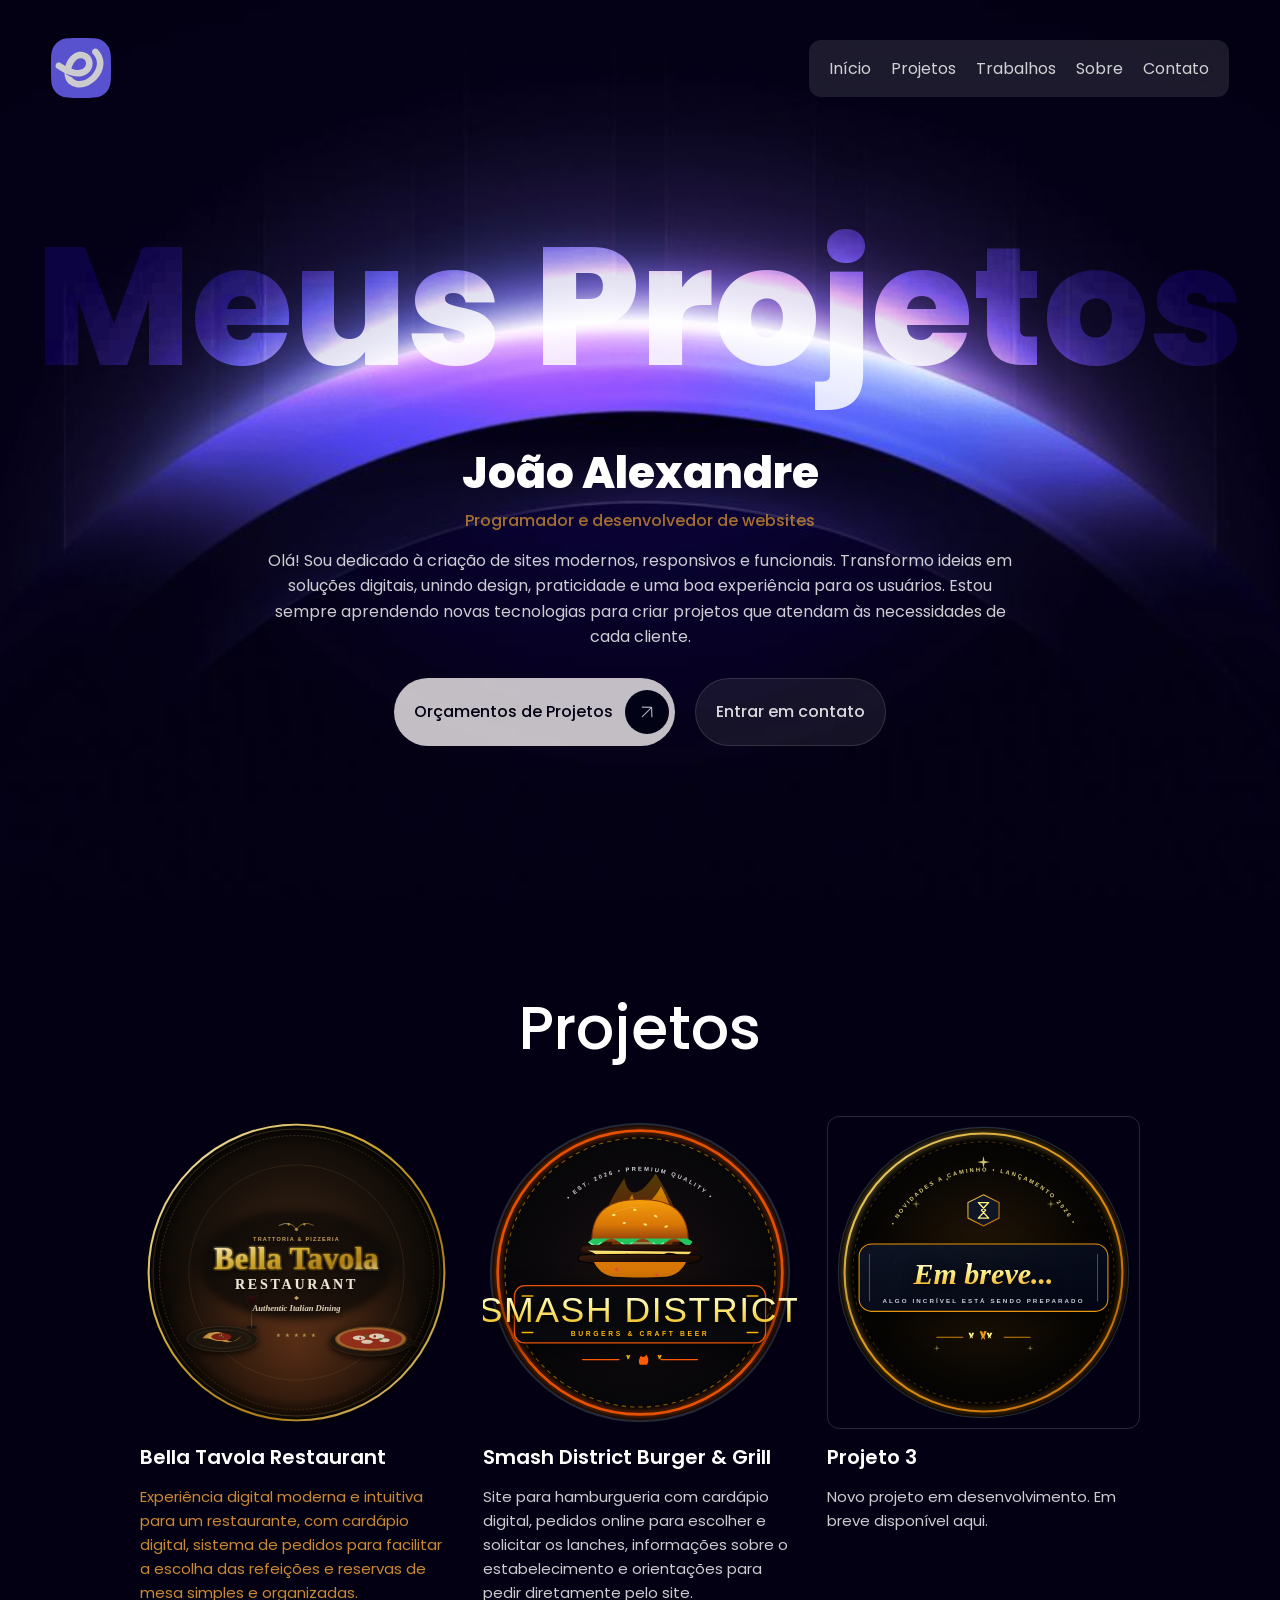
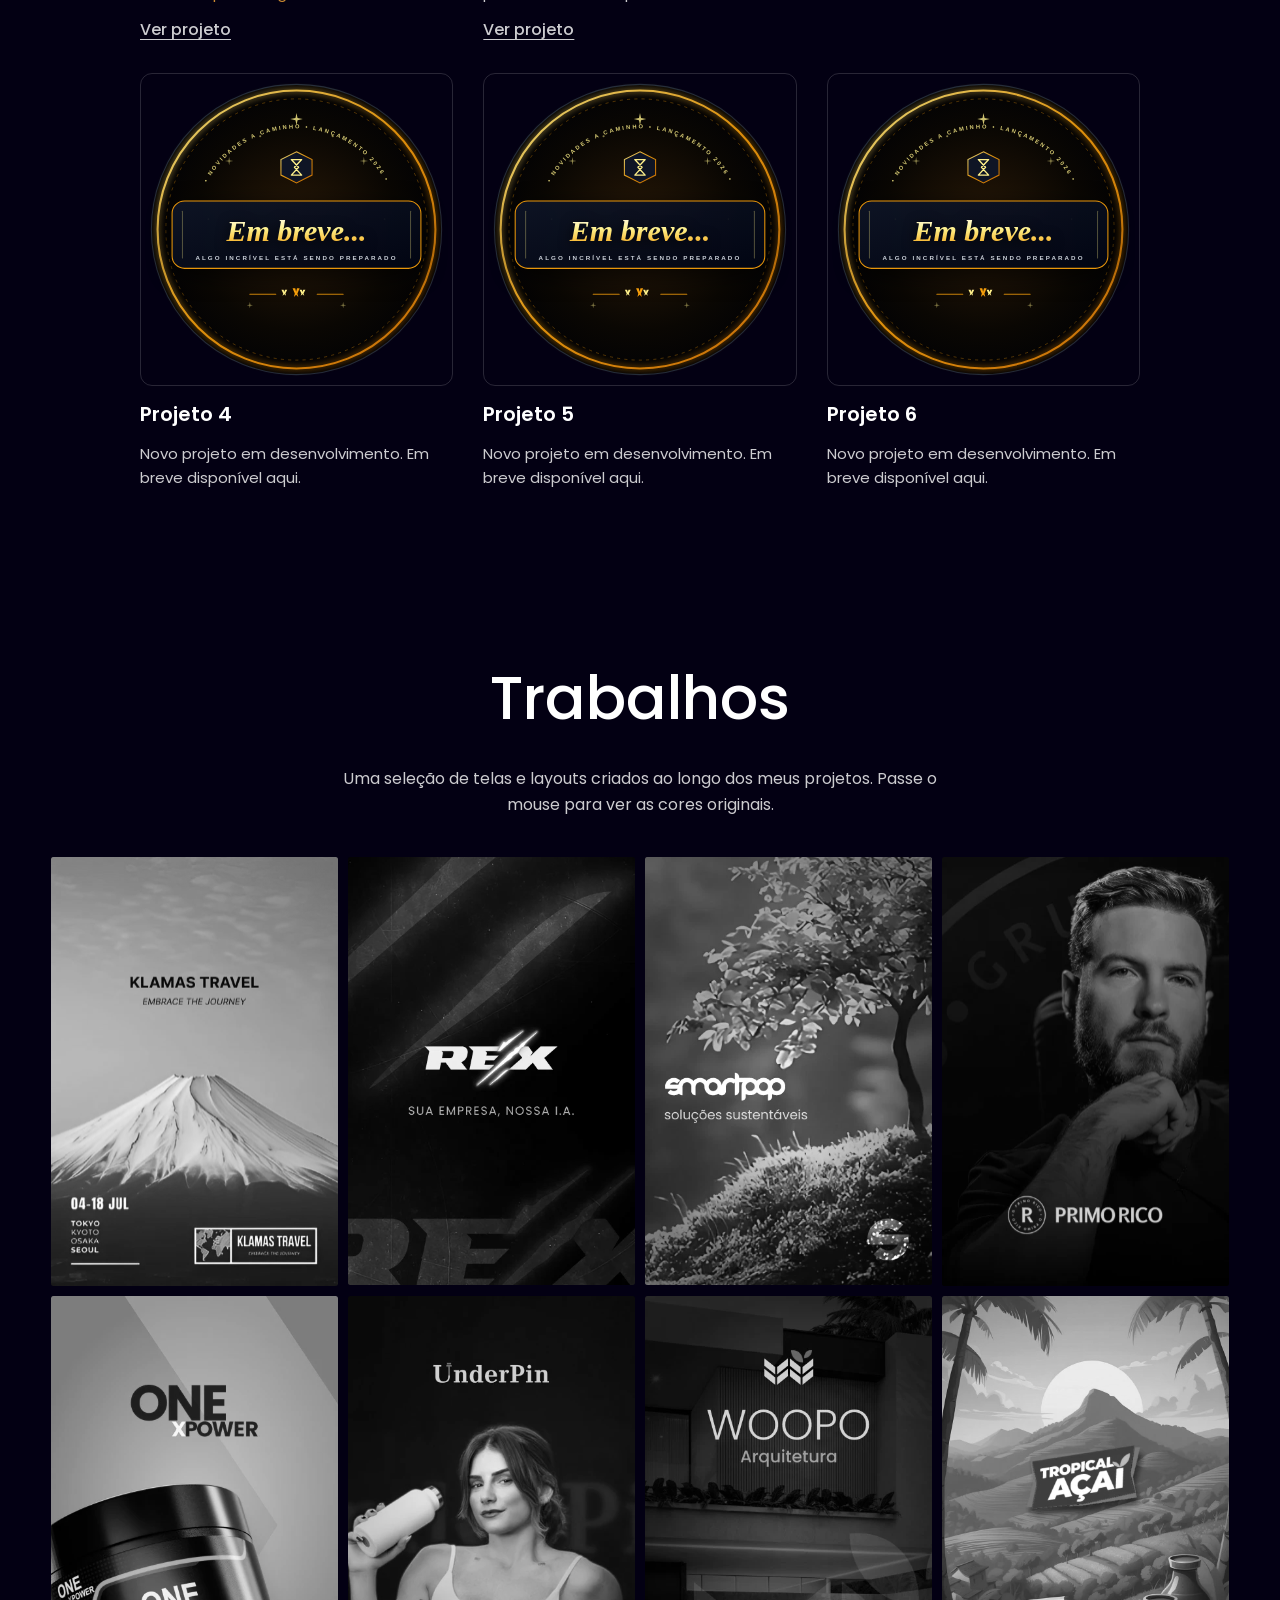
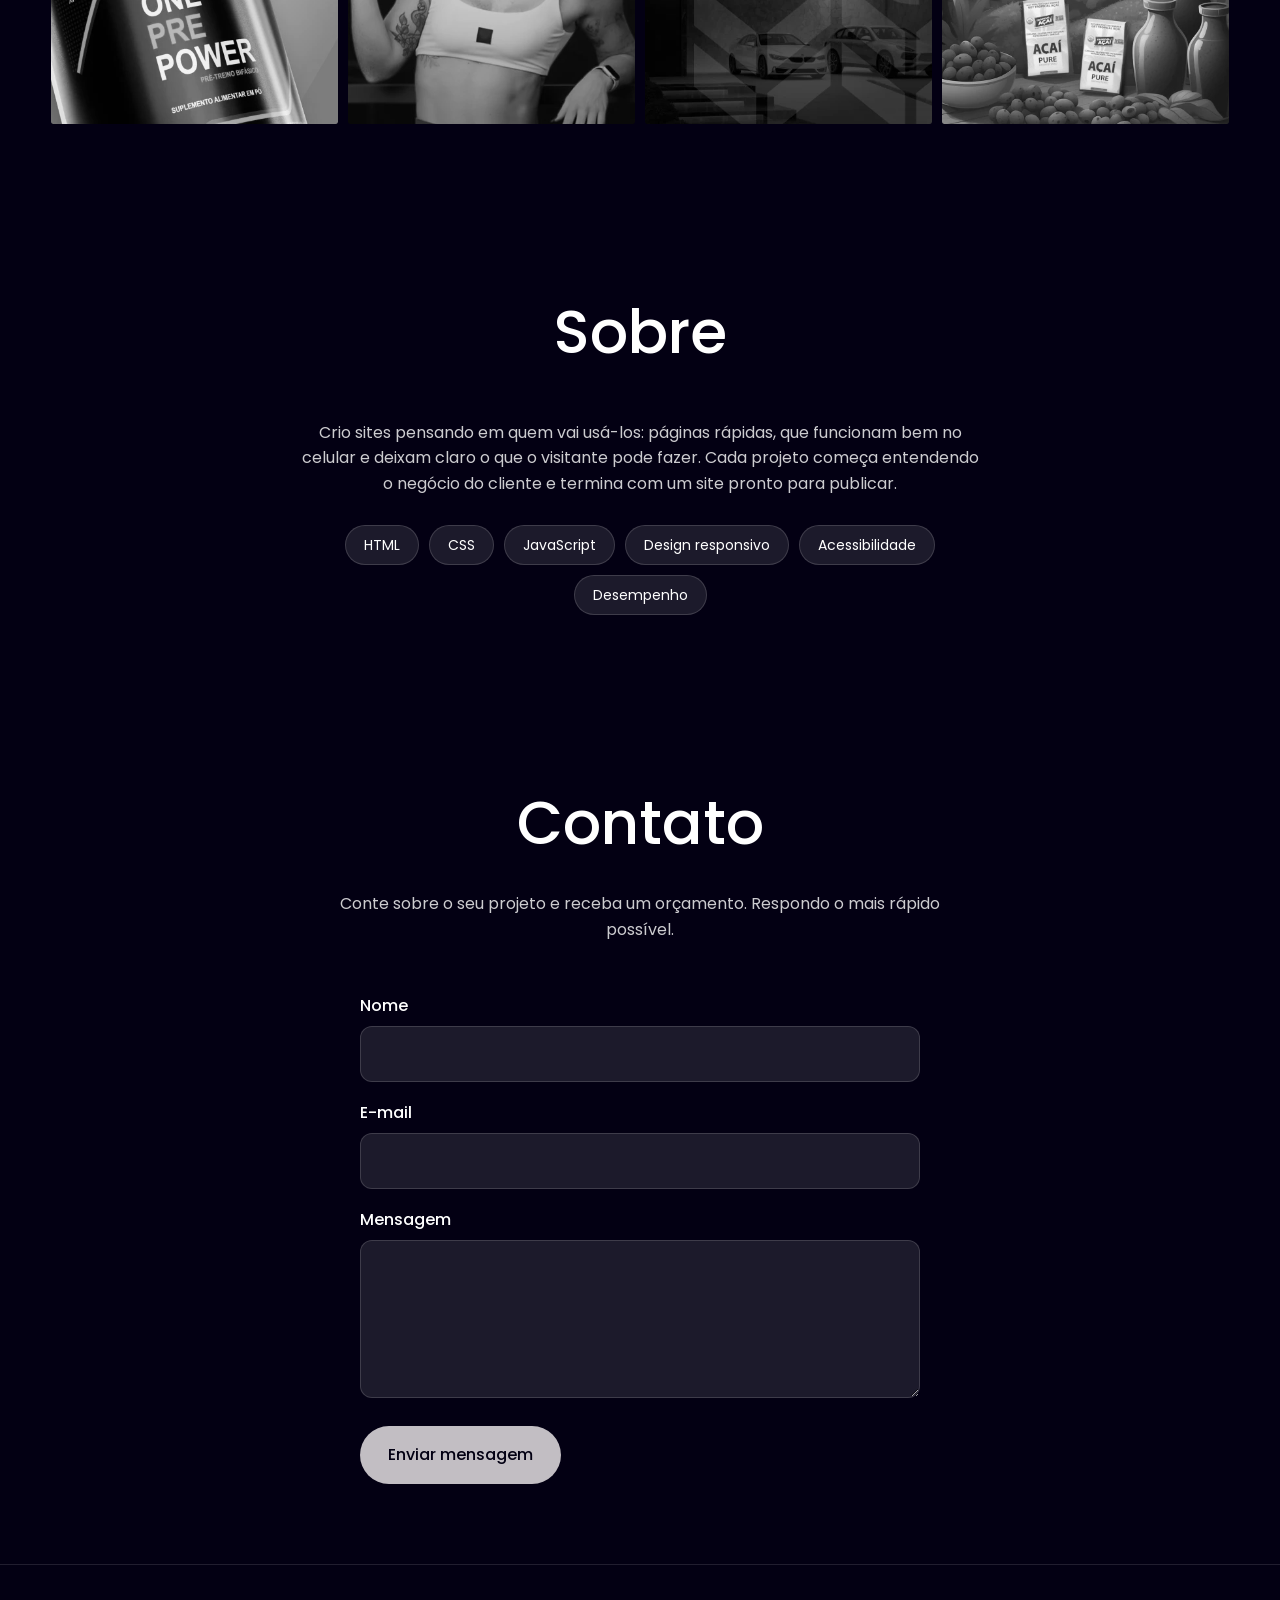
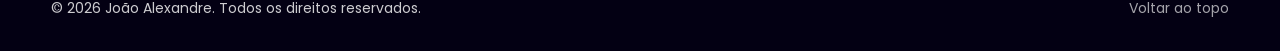
==== index.html @ 412432b5 "aprimorado" ====
<!doctype html>
<html lang="pt-BR">
  <head>
    <meta charset="UTF-8" />
    <meta name="viewport" content="width=device-width, initial-scale=1.0" />
    <title>João Alexandre | Desenvolvedor de Websites</title>
    <meta name="description" content="Portfólio de João Alexandre, programador e desenvolvedor de websites modernos, responsivos e funcionais. Veja os projetos e peça um orçamento." />
    <meta name="theme-color" content="#030013" />
    <meta property="og:title" content="João Alexandre | Desenvolvedor de Websites" />
    <meta property="og:description" content="Sites modernos, responsivos e funcionais. Veja os projetos e peça um orçamento." />
    <meta property="og:type" content="website" />
    <link rel="icon" href="img/Frame.svg" type="image/svg+xml" />

    <link rel="preconnect" href="https://fonts.googleapis.com" />
    <link rel="preconnect" href="https://fonts.gstatic.com" crossorigin />
    <link
      href="https://fonts.googleapis.com/css2?family=Poppins:wght@400;500;600;800&display=swap"
      rel="stylesheet"
    />
    <link rel="stylesheet" href="style.css" />
  </head>
  <body>
    <a class="skip-link" href="#conteudo">Ir para o conteúdo</a>

    <header class="topo">
      <a href="#inicio" class="logo-link" aria-label="Voltar ao início">
        <img class="logo" src="img/Frame.svg" alt="Logotipo de João Alexandre" width="60" height="60" />
      </a>

      <button class="menu-toggle" type="button" aria-expanded="false" aria-controls="menu" aria-label="Abrir menu">
        <span></span><span></span><span></span>
      </button>

      <nav id="menu" aria-label="Navegação principal">
        <ul>
          <li><a href="#inicio">Início</a></li>
          <li><a href="#projetos">Projetos</a></li>
          <li><a href="#trabalhos">Trabalhos</a></li>
          <li><a href="#sobre">Sobre</a></li>
          <li><a href="#contato">Contato</a></li>
        </ul>
      </nav>
    </header>

    <main id="conteudo">
      <!-- INÍCIO -->
      <section class="hero" id="inicio">
        <p class="hero-fundo" aria-hidden="true">Meus Projetos</p>
        <div class="hero-conteudo">
          <h1>João Alexandre</h1>
          <p class="hero-sub">Programador e desenvolvedor de websites</p>
          <p>
            Olá! Sou dedicado à criação de sites modernos, responsivos e funcionais. Transformo ideias em soluções digitais, unindo design, praticidade e uma boa experiência para os usuários. Estou sempre aprendendo novas tecnologias para criar projetos que atendam às necessidades de cada cliente.
          </p>
          <div class="botoes">
            <a class="btn btn-principal" href="#contato">
              Orçamentos de Projetos
              <img src="img/botao.svg" alt="" width="44" height="44" />
            </a>
            <a class="btn btn-secundario" href="#contato">Entrar em contato</a>
          </div>
        </div>
      </section>

      <!-- PROJETOS -->
      <section class="secao" id="projetos" aria-labelledby="t-projetos">
        <h2 class="titulo-secao" id="t-projetos">Projetos</h2>
        <div class="cards">
          <article class="card">
            <a class="card-img" href="Sitesprontos/Bella%20Tavola%20Restaurant.html" target="_blank" rel="noopener" aria-label="Abrir o projeto Bella Tavola Restaurant em nova aba">
              <img src="img/bella-tavola-emblema-redondo.svg" alt="Prévia do site Bella Tavola Restaurant" width="400" height="300" loading="lazy" />
            </a>
            <h3>Bella Tavola Restaurant</h3>
            <p class="card-texto destaque">
              Experiência digital moderna e intuitiva para um restaurante, com cardápio digital, sistema de pedidos para facilitar a escolha das refeições e reservas de mesa simples e organizadas.
            </p>
            <a class="card-link" href="Sitesprontos/Bella%20Tavola%20Restaurant.html" target="_blank" rel="noopener">Ver projeto</a>
          </article>

          <article class="card">
            <a class="card-img" href="Sitesprontos/smash-district.html" target="_blank" rel="noopener" aria-label="Abrir o projeto Smash District Burger &amp; Grill em nova aba">
              <img src="img/smash-district-badge.svg" alt="Prévia do site Smash District Burger &amp; Grill" width="400" height="300" loading="lazy" />
            </a>
            <h3>Smash District Burger &amp; Grill</h3>
            <p class="card-texto">
              Site para hamburgueria com cardápio digital, pedidos online para escolher e solicitar os lanches, informações sobre o estabelecimento e orientações para pedir diretamente pelo site.
            </p>
            <a class="card-link" href="Sitesprontos/smash-district.html" target="_blank" rel="noopener">Ver projeto</a>
          </article>

          <article class="card card-breve">
            <img src="img/em-breve-badge.svg" alt="Ilustração de site para o Projeto 3" width="400" height="300" loading="lazy" />
            <h3>Projeto 3</h3>
            <p class="card-texto">Novo projeto em desenvolvimento. Em breve disponível aqui.</p>
          </article>

          <article class="card card-breve">
            <img src="img/em-breve-badge.svg" alt="Ilustração de site para o Projeto 4" width="400" height="300" loading="lazy" />
            <h3>Projeto 4</h3>
            <p class="card-texto">Novo projeto em desenvolvimento. Em breve disponível aqui.</p>
          </article>

          <article class="card card-breve">
            <img src="img/em-breve-badge.svg" alt="Ilustração de site para o Projeto 5" width="400" height="300" loading="lazy" />
            <h3>Projeto 5</h3>
            <p class="card-texto">Novo projeto em desenvolvimento. Em breve disponível aqui.</p>
          </article>

          <article class="card card-breve">
            <img src="img/em-breve-badge.svg" alt="Ilustração de site para o Projeto 6" width="400" height="300" loading="lazy" />
            <h3>Projeto 6</h3>
            <p class="card-texto">Novo projeto em desenvolvimento. Em breve disponível aqui.</p>
          </article>
        </div>
      </section>

      <!-- TRABALHOS -->
      <section class="secao" id="trabalhos" aria-labelledby="t-trabalhos">
        <h2 class="titulo-secao" id="t-trabalhos">Trabalhos</h2>
        <p class="intro">
          Uma seleção de telas e layouts criados ao longo dos meus projetos. Passe o mouse para ver as cores originais.
        </p>
        <div class="galeria">
          <img src="img/T1.svg" alt="Trabalho 1: tela de projeto" width="400" height="300" loading="lazy" />
          <img src="img/T2.svg" alt="Trabalho 2: tela de projeto" width="400" height="300" loading="lazy" />
          <img src="img/T3.svg" alt="Trabalho 3: tela de projeto" width="400" height="300" loading="lazy" />
          <img src="img/T4.svg" alt="Trabalho 4: tela de projeto" width="400" height="300" loading="lazy" />
          <img src="img/T5.svg" alt="Trabalho 5: tela de projeto" width="400" height="300" loading="lazy" />
          <img src="img/T6.svg" alt="Trabalho 6: tela de projeto" width="400" height="300" loading="lazy" />
          <img src="img/T7.svg" alt="Trabalho 7: tela de projeto" width="400" height="300" loading="lazy" />
          <img src="img/T8.svg" alt="Trabalho 8: tela de projeto" width="400" height="300" loading="lazy" />
        </div>
      </section>

      <!-- SOBRE -->
      <section class="secao" id="sobre" aria-labelledby="t-sobre">
        <h2 class="titulo-secao" id="t-sobre">Sobre</h2>
        <div class="sobre">
          <p>
            Crio sites pensando em quem vai usá-los: páginas rápidas, que funcionam bem no celular e deixam claro o que o visitante pode fazer. Cada projeto começa entendendo o negócio do cliente e termina com um site pronto para publicar.
          </p>
          <ul class="habilidades" aria-label="Tecnologias e habilidades">
            <li>HTML</li>
            <li>CSS</li>
            <li>JavaScript</li>
            <li>Design responsivo</li>
            <li>Acessibilidade</li>
            <li>Desempenho</li>
          </ul>
        </div>
      </section>

      <!-- CONTATO -->
      <section class="secao" id="contato" aria-labelledby="t-contato">
        <h2 class="titulo-secao" id="t-contato">Contato</h2>
        <p class="intro">Conte sobre o seu projeto e receba um orçamento. Respondo o mais rápido possível.</p>
        <!-- Troque seuemail@exemplo.com pelo seu e-mail real -->
        <form class="form" action="mailto:seuemail@exemplo.com" method="post" enctype="text/plain">
          <label for="nome">Nome</label>
          <input id="nome" name="nome" type="text" autocomplete="name" required />

          <label for="email">E-mail</label>
          <input id="email" name="email" type="email" autocomplete="email" required />

          <label for="mensagem">Mensagem</label>
          <textarea id="mensagem" name="mensagem" rows="5" required></textarea>

          <button class="btn btn-principal btn-envio" type="submit">Enviar mensagem</button>
        </form>
      </section>
    </main>

    <footer class="rodape">
      <p>&copy; <span id="ano">2026</span> João Alexandre. Todos os direitos reservados.</p>
      <a href="#inicio">Voltar ao topo</a>
    </footer>

    <script>
      // Menu mobile
      const toggle = document.querySelector(".menu-toggle");
      const menu = document.getElementById("menu");
      toggle.addEventListener("click", () => {
        const aberto = menu.classList.toggle("aberto");
        toggle.setAttribute("aria-expanded", aberto);
        toggle.setAttribute("aria-label", aberto ? "Fechar menu" : "Abrir menu");
      });
      menu.addEventListener("click", (e) => {
        if (e.target.tagName === "A") {
          menu.classList.remove("aberto");
          toggle.setAttribute("aria-expanded", "false");
          toggle.setAttribute("aria-label", "Abrir menu");
        }
      });
      // Ano atual no rodapé
      document.getElementById("ano").textContent = new Date().getFullYear();
    </script>
  </body>
</html>
---- style.css ----
:root {
  --fundo: #030013;
  --texto: #ffffff;
  --texto-suave: rgba(255, 255, 255, 0.8);
  --vidro: rgba(255, 255, 255, 0.1);
  --borda: rgba(255, 255, 255, 0.15);
  --destaque: rgb(203, 137, 49);
  --raio: 12px;
  --fonte: "Poppins", "Franklin Gothic Medium", "Arial Narrow", Arial, sans-serif;
}

*,
*::before,
*::after {
  margin: 0;
  padding: 0;
  box-sizing: border-box;
}

html {
  scroll-behavior: smooth;
  scroll-padding-top: 110px;
}

body {
  background-color: var(--fundo);
  color: var(--texto);
  font-family: var(--fonte);
  line-height: 1.6;
  -webkit-font-smoothing: antialiased;
}

img {
  max-width: 100%;
  height: auto;
  display: block;
}

a {
  color: var(--texto);
  text-decoration: none;
  opacity: 0.8;
  transition: opacity 0.3s;
}
a:hover {
  opacity: 1;
}

:focus-visible {
  outline: 3px solid var(--destaque);
  outline-offset: 3px;
}

.skip-link {
  position: absolute;
  left: 16px;
  top: -60px;
  background: var(--texto);
  color: var(--fundo);
  padding: 10px 16px;
  border-radius: 8px;
  z-index: 200;
  opacity: 1;
}
.skip-link:focus {
  top: 16px;
}

/* ---------- Cabeçalho ---------- */
.topo {
  position: fixed;
  inset: 0 0 auto 0;
  z-index: 99;
  display: flex;
  justify-content: space-between;
  align-items: center;
  padding: 3% 4%;
  font-size: 16px;
}
.logo {
  width: 60px;
  height: auto;
}
.topo nav ul {
  display: flex;
  gap: 20px;
  list-style: none;
  background: var(--vidro);
  padding: 16px 20px;
  border-radius: var(--raio);
  -webkit-backdrop-filter: blur(20px);
  backdrop-filter: blur(20px);
}

.menu-toggle {
  display: none;
  flex-direction: column;
  gap: 5px;
  background: var(--vidro);
  border: 0;
  border-radius: var(--raio);
  padding: 14px;
  cursor: pointer;
  -webkit-backdrop-filter: blur(20px);
  backdrop-filter: blur(20px);
}
.menu-toggle span {
  width: 22px;
  height: 2px;
  background: var(--texto);
  border-radius: 2px;
}

/* ---------- Seções ---------- */
.hero {
  position: relative;
  min-height: 100vh;
  display: flex;
  flex-direction: column;
  justify-content: center;
  align-items: center;
  padding: 120px 4% 60px;
  background-image: url("img/header.svg");
  background-size: cover;
  background-position: center;
  overflow: hidden;
}
.hero-fundo {
  font-size: 13vw;
  font-weight: 800;
  line-height: 1.1;
  white-space: nowrap;
  mix-blend-mode: color-dodge;
  color: rgba(182, 180, 180, 0.83);
  opacity: 1;
  padding-bottom: 40px;
  user-select: none;
}
.hero-conteudo {
  display: flex;
  flex-direction: column;
  align-items: center;
  text-align: center;
  max-width: 760px;
}
.hero-conteudo h1 {
  font-size: clamp(32px, 5vw, 44px);
  font-weight: 800;
}
.hero-sub {
  color: var(--destaque);
  font-weight: 500;
  margin-bottom: 14px;
}
.hero-conteudo p {
  opacity: 0.8;
}

.botoes {
  display: flex;
  flex-wrap: wrap;
  justify-content: center;
  gap: 20px;
  margin-top: 28px;
}

.btn {
  display: inline-flex;
  align-items: center;
  justify-content: center;
  gap: 12px;
  border: 0;
  border-radius: 40px;
  font: inherit;
  font-weight: 500;
  cursor: pointer;
  opacity: 0.85;
  transition: opacity 0.3s, transform 0.3s;
}
.btn:hover {
  opacity: 1;
  transform: translateY(-2px);
}
.btn-principal {
  background: rgba(253, 249, 249, 0.9);
  color: var(--fundo);
  padding: 6px 6px 6px 20px;
}
.btn-principal img {
  width: 44px;
  height: 44px;
}
.btn-secundario {
  background: rgba(204, 204, 204, 0.1);
  color: var(--texto);
  padding: 20px;
  border: 1px solid var(--borda);
}

.secao {
  display: flex;
  flex-direction: column;
  align-items: center;
  padding: 80px 4%;
}
.titulo-secao {
  font-size: clamp(36px, 6vw, 60px);
  font-weight: 500;
  margin-bottom: 40px;
  text-align: center;
}
.intro {
  max-width: 640px;
  text-align: center;
  opacity: 0.8;
  margin: -20px 0 40px;
}

/* ---------- Cards ---------- */
.cards {
  display: grid;
  grid-template-columns: repeat(auto-fit, minmax(300px, 1fr));
  gap: 30px;
  width: 100%;
  max-width: 1000px;
}
.card {
  display: flex;
  flex-direction: column;
  gap: 12px;
}
.card-img {
  display: block;
  border-radius: var(--raio);
  overflow: hidden;
  opacity: 1;
}
.card-img img,
.card > img {
  width: 100%;
  border-radius: var(--raio);
  transition: transform 0.4s;
}
.card-img:hover img {
  transform: scale(1.03);
}
.card h3 {
  font-size: 20px;
  font-weight: 600;
}
.card-texto {
  opacity: 0.8;
  font-size: 15px;
}
.card-texto.destaque {
  color: var(--destaque);
  opacity: 1;
}
.card-link {
  margin-top: auto;
  font-weight: 500;
  text-decoration: underline;
  text-underline-offset: 4px;
}
.card-breve > img {
  border: 1px solid var(--borda);
}

/* ---------- Galeria ---------- */
.galeria {
  display: grid;
  grid-template-columns: repeat(4, 1fr);
  gap: 10px;
  width: 100%;
  max-width: 1200px;
}
.galeria img {
  width: 100%;
  filter: saturate(0);
  transition: filter 0.3s;
}
.galeria img:hover {
  filter: saturate(1);
}

/* ---------- Sobre ---------- */
.sobre {
  max-width: 680px;
  text-align: center;
}
.sobre > p {
  opacity: 0.8;
}
.habilidades {
  display: flex;
  flex-wrap: wrap;
  justify-content: center;
  gap: 10px;
  list-style: none;
  margin-top: 28px;
}
.habilidades li {
  background: var(--vidro);
  border: 1px solid var(--borda);
  border-radius: 40px;
  padding: 8px 18px;
  font-size: 14px;
}

/* ---------- Formulário ---------- */
.form {
  display: flex;
  flex-direction: column;
  gap: 8px;
  width: 100%;
  max-width: 560px;
}
.form label {
  font-weight: 500;
  margin-top: 10px;
}
.form input,
.form textarea {
  font: inherit;
  color: var(--texto);
  background: var(--vidro);
  border: 1px solid var(--borda);
  border-radius: var(--raio);
  padding: 14px 16px;
  resize: vertical;
}
.form input:focus-visible,
.form textarea:focus-visible {
  outline-offset: 1px;
}
.btn-envio {
  align-self: flex-start;
  margin-top: 20px;
  padding: 16px 28px;
}

/* ---------- Rodapé ---------- */
.rodape {
  display: flex;
  flex-wrap: wrap;
  justify-content: space-between;
  gap: 12px;
  padding: 32px 4%;
  border-top: 1px solid var(--borda);
  font-size: 14px;
  opacity: 0.8;
}

/* ---------- Responsivo ---------- */
@media (max-width: 900px) {
  .galeria {
    grid-template-columns: repeat(2, 1fr);
  }
}

@media (max-width: 700px) {
  .menu-toggle {
    display: flex;
  }
  .topo nav {
    position: absolute;
    top: 100%;
    right: 4%;
    display: none;
  }
  .topo nav.aberto {
    display: block;
  }
  .topo nav ul {
    flex-direction: column;
    gap: 14px;
    background: rgba(3, 0, 19, 0.92);
    border: 1px solid var(--borda);
  }
  .hero-fundo {
    font-size: 16vw;
  }
  .btn-secundario,
  .btn-principal {
    width: 100%;
  }
}

@media (prefers-reduced-motion: reduce) {
  html {
    scroll-behavior: auto;
  }
  * {
    transition: none !important;
  }
}
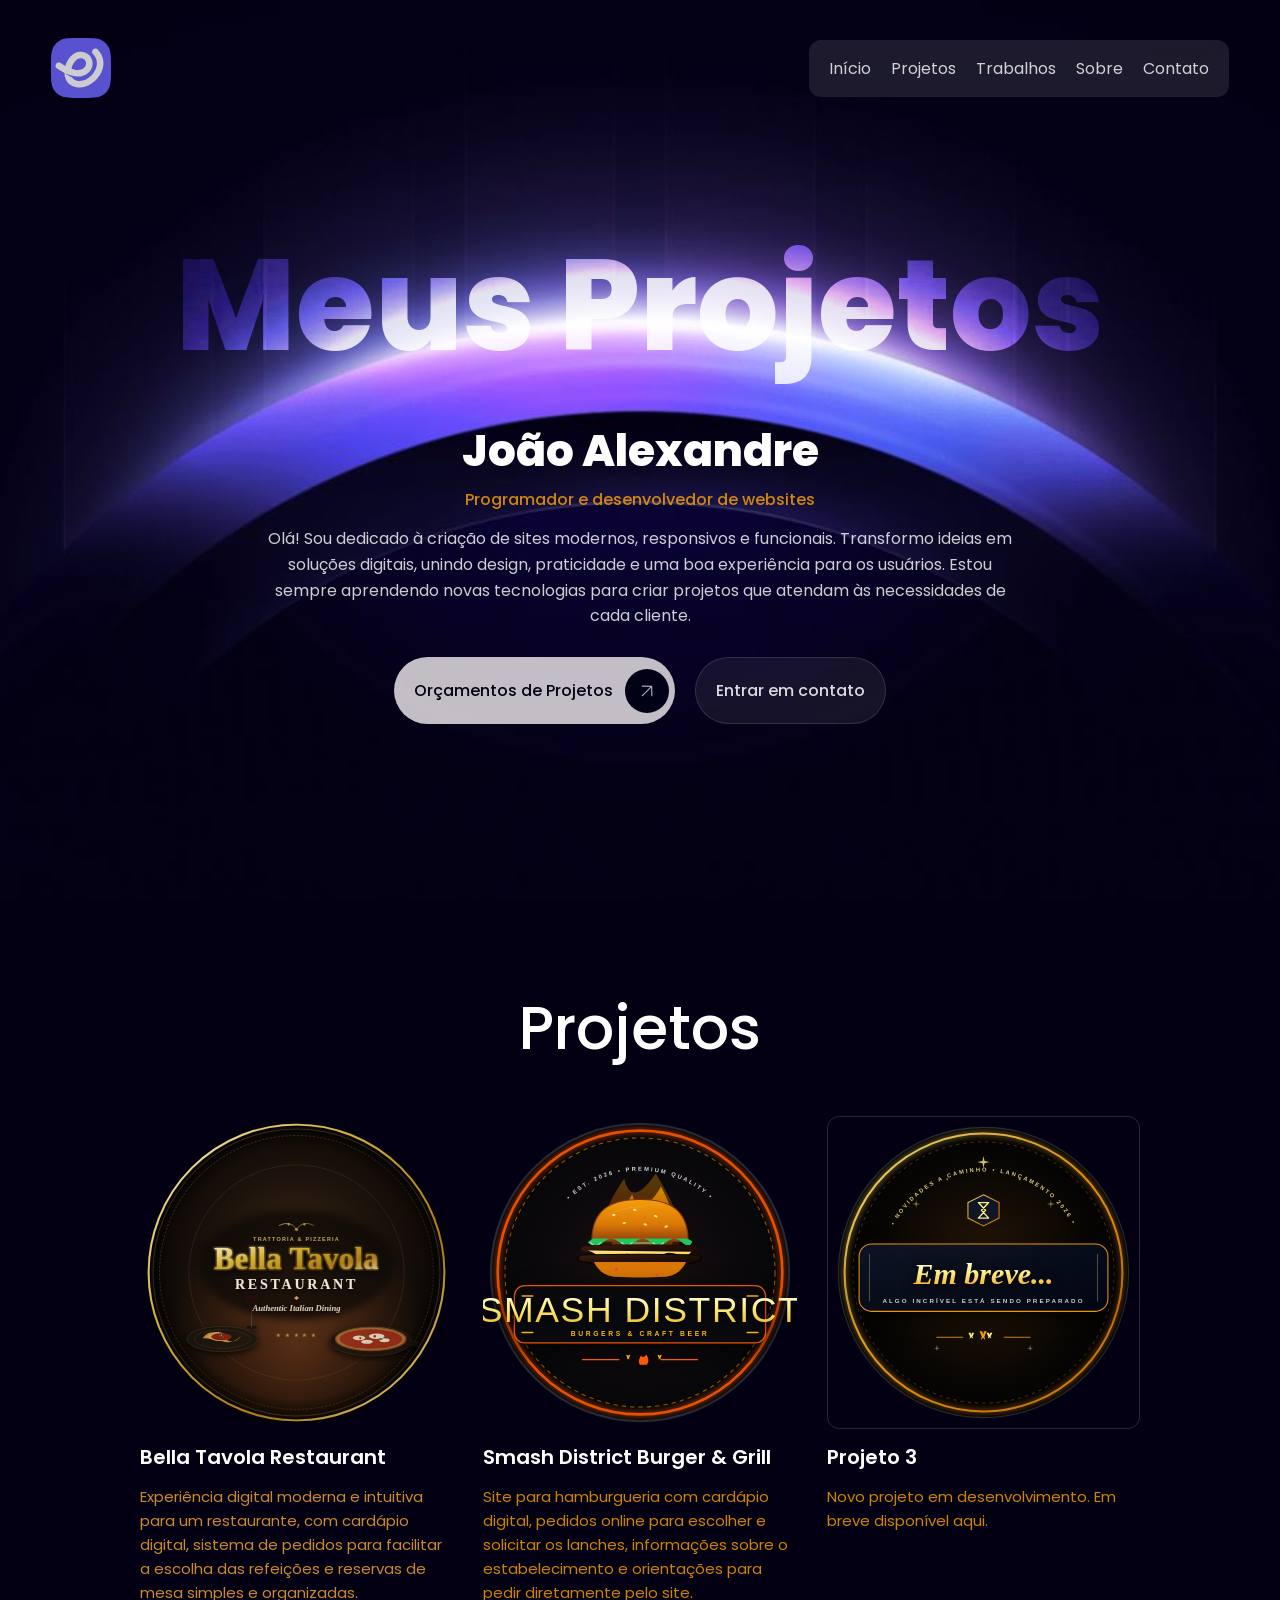
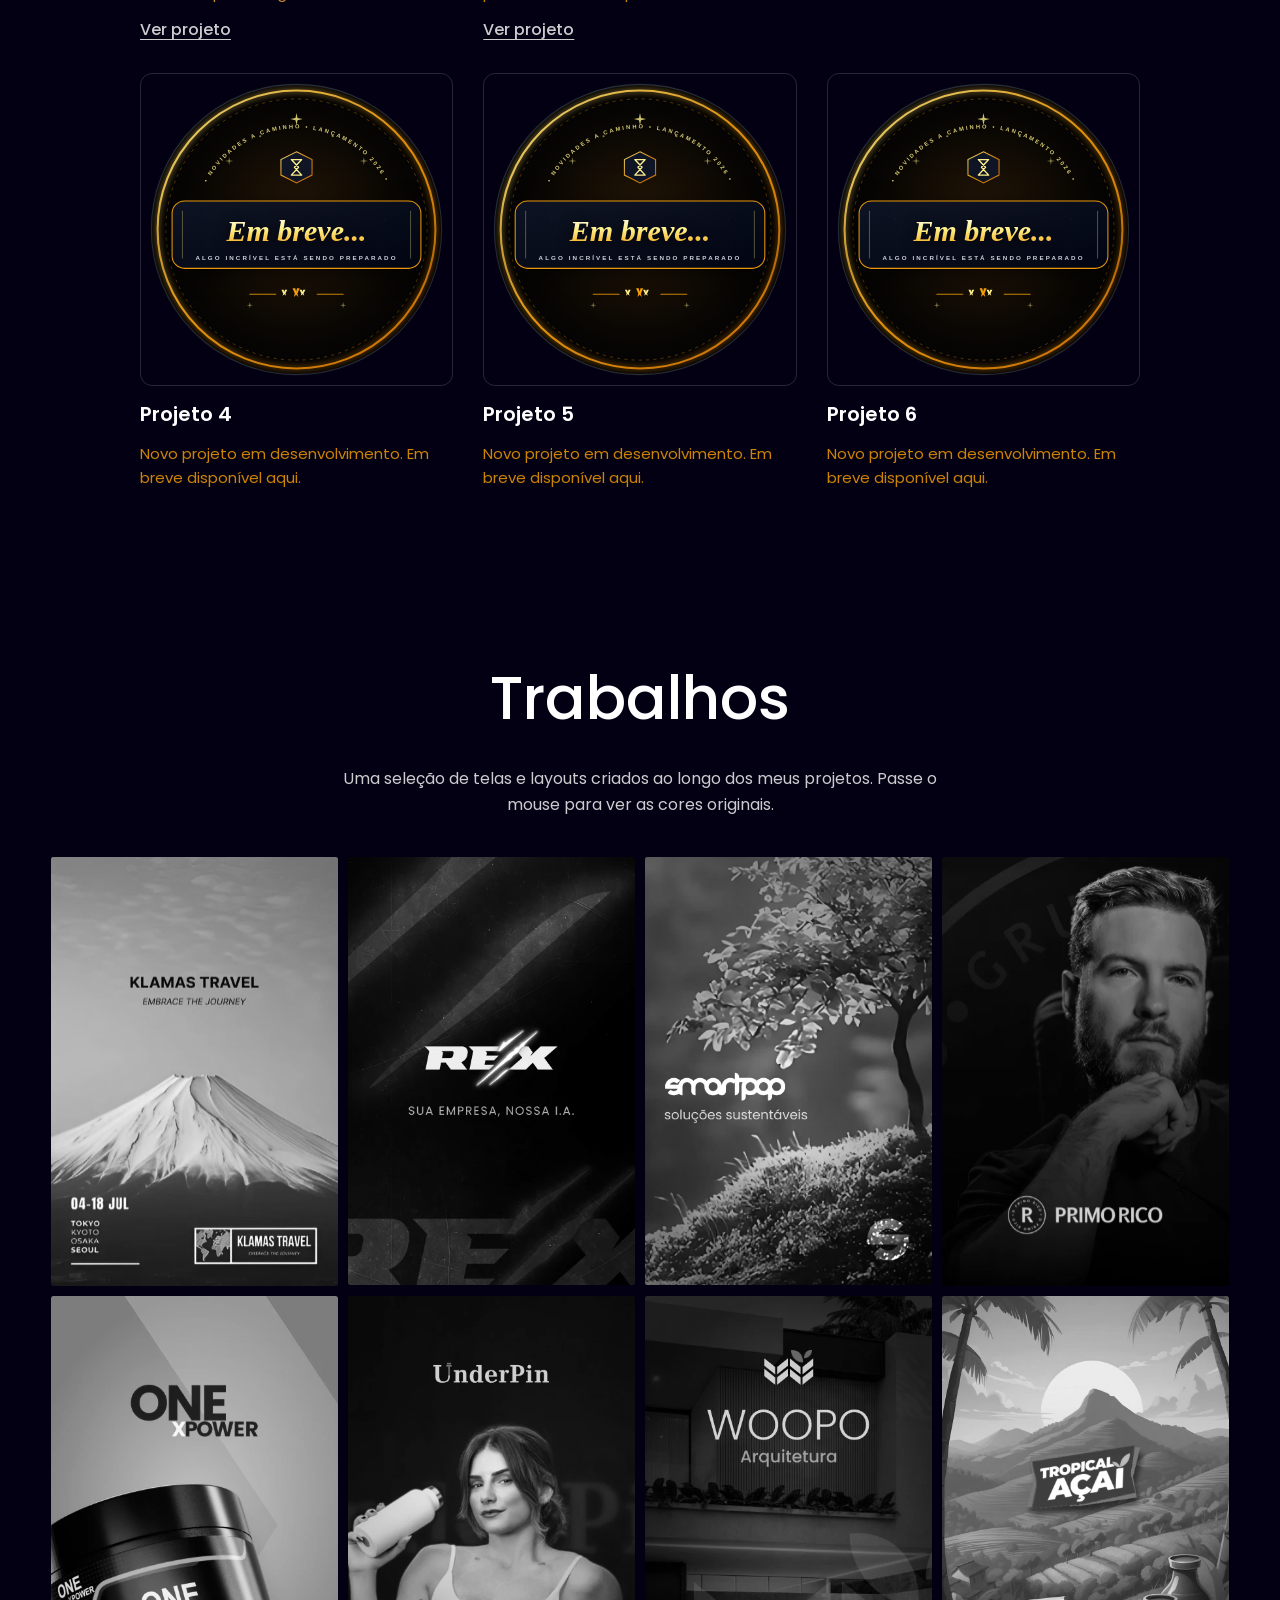
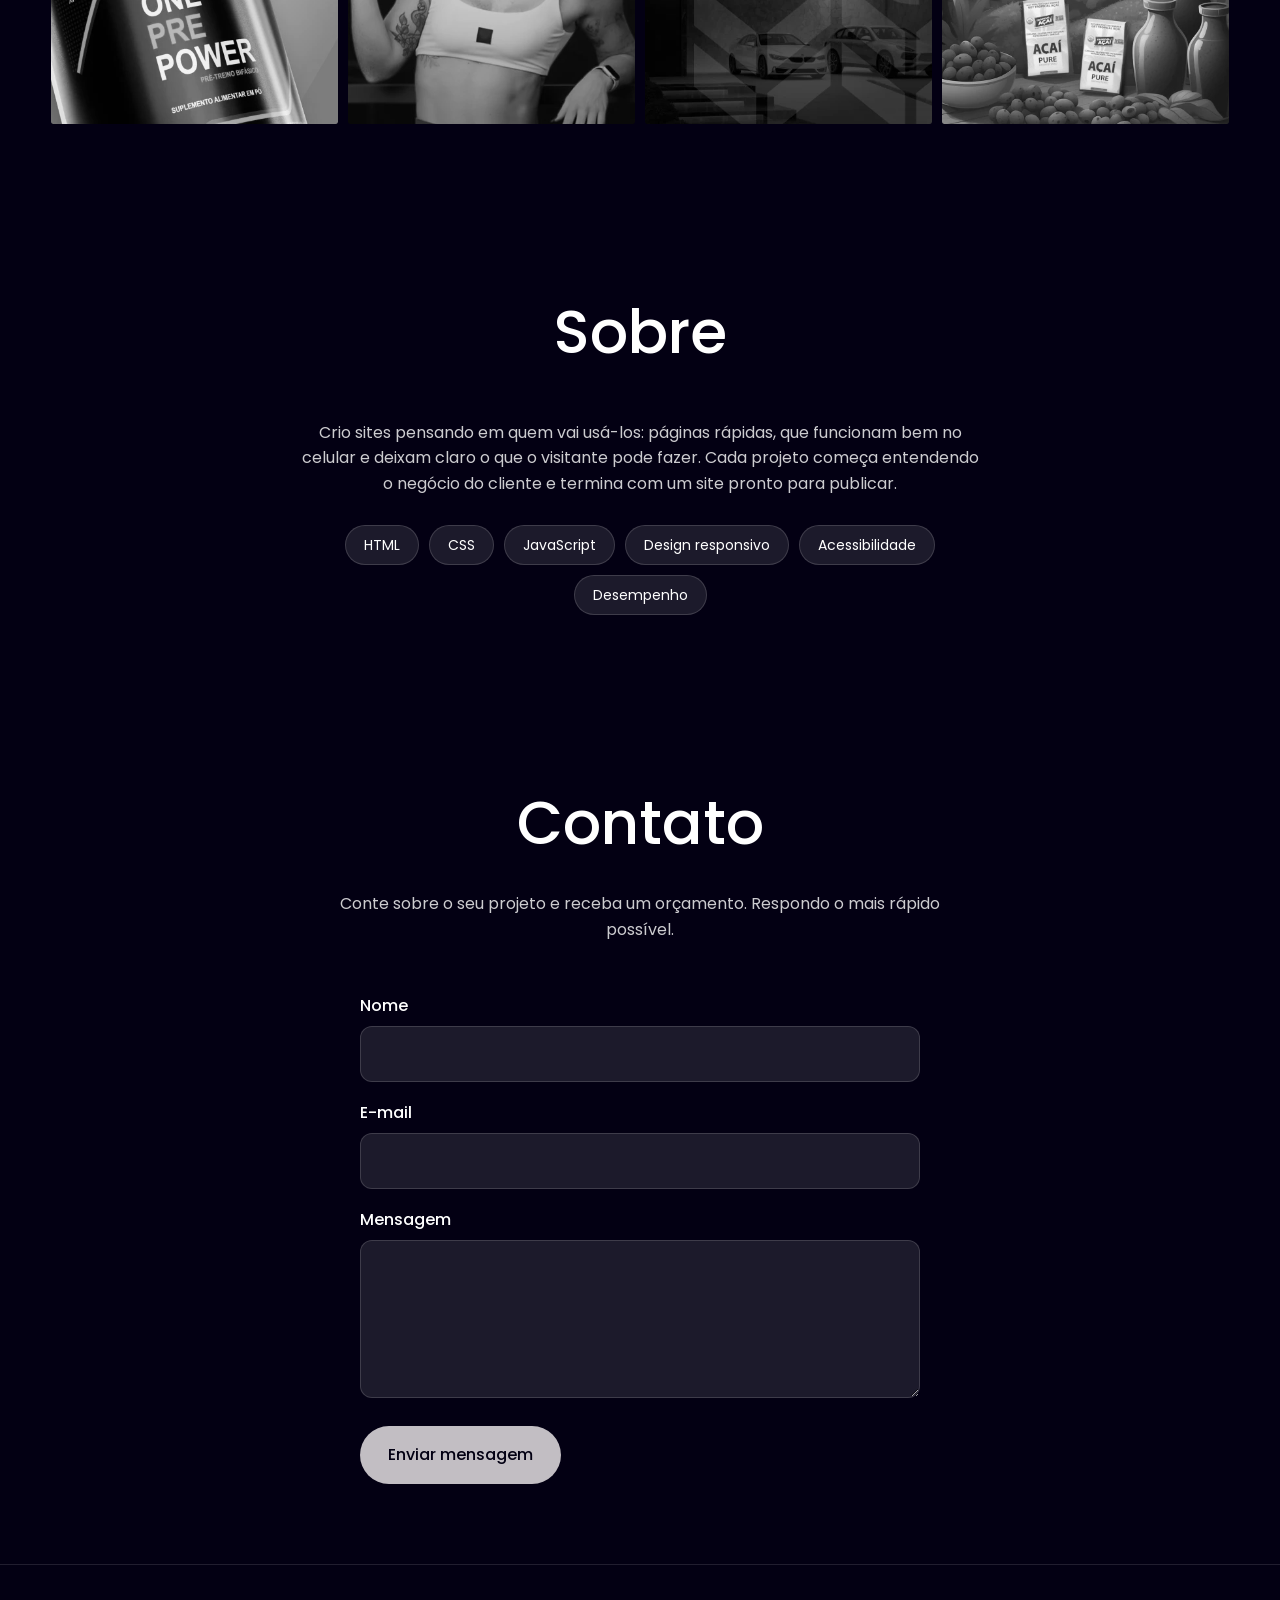
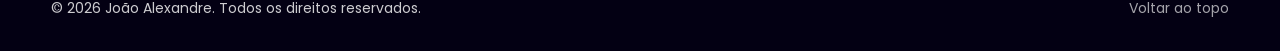
==== commit 6be5124e: "melhoras texto e cor" ====
--- a/index.html
+++ b/index.html
@@ -45,9 +45,10 @@
     <main id="conteudo">
       <!-- INÍCIO -->
       <section class="hero" id="inicio">
+
         <p class="hero-fundo" aria-hidden="true">Meus Projetos</p>
         <div class="hero-conteudo">
-          <h1>João Alexandre</h1>
+          <h1 class="user">João Alexandre</h1>
           <p class="hero-sub">Programador e desenvolvedor de websites</p>
           <p>
             Olá! Sou dedicado à criação de sites modernos, responsivos e funcionais. Transformo ideias em soluções digitais, unindo design, praticidade e uma boa experiência para os usuários. Estou sempre aprendendo novas tecnologias para criar projetos que atendam às necessidades de cada cliente.
--- a/style.css
+++ b/style.css
@@ -30,6 +30,11 @@
   -webkit-font-smoothing: antialiased;
 }
 
+.user{
+  font-size: 12px;
+  color:#ffffff
+}
+
 img {
   max-width: 100%;
   height: auto;
@@ -126,7 +131,7 @@
   overflow: hidden;
 }
 .hero-fundo {
-  font-size: 13vw;
+  font-size: 10vw;
   font-weight: 800;
   line-height: 1.1;
   white-space: nowrap;
@@ -151,6 +156,7 @@
   color: var(--destaque);
   font-weight: 500;
   margin-bottom: 14px;
+  color: #FFA500;
 }
 .hero-conteudo p {
   opacity: 0.8;
@@ -251,6 +257,7 @@
 .card-texto {
   opacity: 0.8;
   font-size: 15px;
+  color:#FFA500
 }
 .card-texto.destaque {
   color: var(--destaque);
